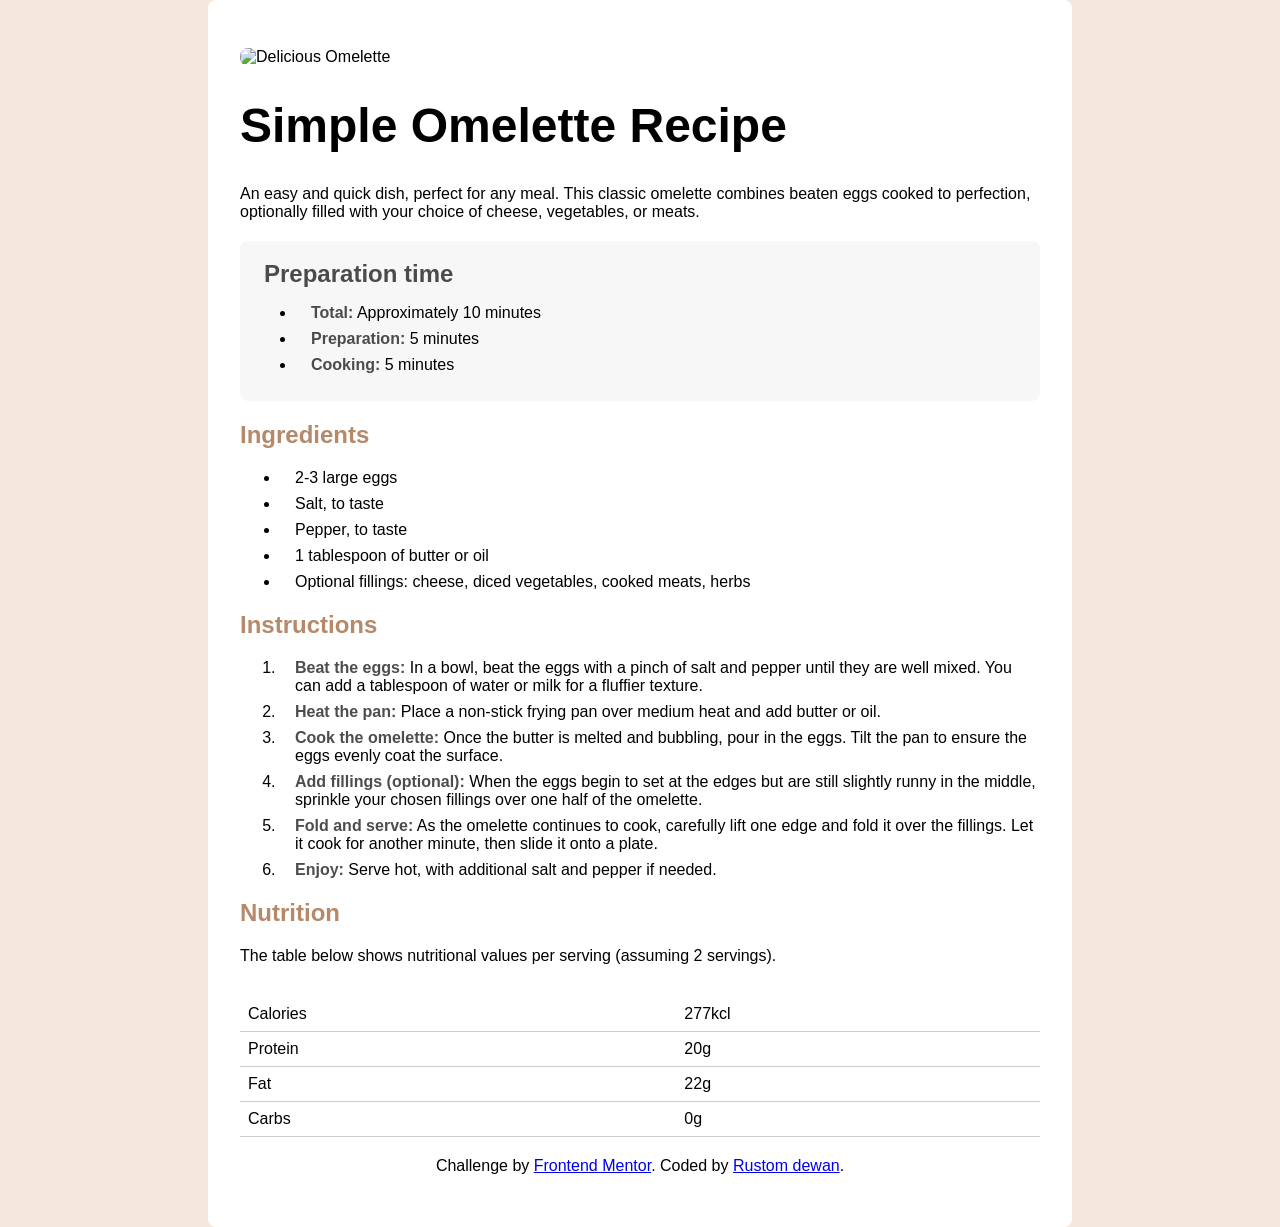
==== firstproject.html @ 5c61f268 "commiting the first project" ====
<!DOCTYPE html>
<html lang="en">
<head>
  <meta charset="UTF-8">
  <meta name="viewport" content="width=device-width, initial-scale=1.0"> <!-- displays site properly based on user's device -->
  <link rel="stylesheet" href="1project.css">
  <title>Frontend Mentor | Recipe page</title>
</head>
<body>
  <div class="container">

    <img src="assets/images/image-omelette.jpeg" alt="Delicious Omelette">
    <h1>Simple Omelette Recipe</h1>
    <p>An easy and quick dish, perfect for any meal. This classic omelette combines beaten eggs 
      cooked to perfection, optionally filled with your choice of cheese, vegetables, or meats.
    </p>
    <div class="box1">
      <h2>Preparation time</h2>
      <ul>
        <li> <span>Total:</span> Approximately 10 minutes</li>
        <li><span>Preparation:</span> 5 minutes</li>
        <li><span>Cooking:</span> 5 minutes</li>
      </ul>
    </div>
    <div class="box2">
      <h2>Ingredients</h2>
      <ul>
        <li>2-3 large eggs</li>
        <li>Salt, to taste</li>
        <li>Pepper, to taste</li>
        <li>1 tablespoon of butter or oil</li>
        <li>Optional fillings: cheese, diced vegetables, cooked meats, herbs</li>
      </ul>
    </div>

    <div class="box3">
      <h2>Instructions</h2>
      <ol>
        <li><span>Beat the eggs:</span> In a bowl, beat the eggs with a pinch of salt and pepper until they are 
          well mixed. You can add a tablespoon of water or milk for a fluffier texture.
        </li>
        <li><span>Heat the pan:</span> Place a non-stick frying pan over medium heat and add butter or oil.</li>
        <li><span>Cook the omelette:</span> Once the butter is melted and bubbling, pour in the eggs. Tilt the
          pan to ensure the eggs evenly coat the surface.
        </li>
        <li><span>Add fillings (optional):</span> When the eggs begin to set at the edges but are still slightly
          runny in the middle, sprinkle your chosen fillings over one half of the omelette.
        </li>
        <li><span>Fold and serve:</span> As the omelette continues to cook, carefully lift one edge and fold it
          over the fillings. Let it cook for another minute, then slide it onto a plate.
        </li>
        <li><span>Enjoy:</span> Serve hot, with additional salt and pepper if needed.</li>
      </ol>

    </div>

    <h2>Nutrition</h2>
    <p>The table below shows nutritional values per serving (assuming 2 servings).</p>
    <table>
      <tr>
        <td>Calories</td>
        <td>277kcl</td>
      </tr>
      <tr>
        <td>Protein</td>
        <td>20g</td>
      </tr>
      <tr>
        <td>Fat</td>
        <td>22g</td>
      </tr>
      <tr>
        <td>Carbs</td>
        <td>0g</td>
      </tr>
    </table>
    <div class="attribution">
      Challenge by <a href="https://www.frontendmentor.io?ref=challenge" target="_blank">Frontend Mentor</a>. 
      Coded by <a href="#">Rustom dewan</a>. 
    </div>
  </div>
</body>
</html>
---- 1project.css ----
body {
    font-family: 'Arial', sans-serif;
    margin: 0;
    padding: 0;
    background-color: #f5e7db;
}

.container {
    max-width: 800px;
    margin: 0 auto;
    padding: 2rem;
    background-color: white;
    border-radius: 8px;
    font-family:Arial, Helvetica, sans-serif
}
h2 {
    color: #b58969;
}

img {
    max-width: 100%;
    height: auto;
    display: block;
    margin: 1rem auto;
    border-radius: 8px;
}
h1{
    color: black;
    font-size: 3rem;
}
.box1{
    background-color: rgba(233, 229, 229, 0.329);
    height: 10rem;
    border-radius: 8px;
    
}
.box1 h2{
padding: 1.2rem 0rem 1rem 1.5rem;
margin-bottom: 0px;
color: rgba(24, 23, 23, 0.767);
}
.box1 li, .box2 li, .box3 li{
    padding-left: 15px;
}
.box1 ul{
    margin-left: 1rem;
    margin-bottom: 1.2rem;
    margin-top: 0rem;

}
span{
    font-weight: bold;
    color: rgba(24, 23, 23, 0.767);;
}

li {
    margin-bottom: 0.5rem;
}

table {
    width: 100%;
    margin-top: 2rem;
    border-collapse: collapse;
}

th, td {
    border-bottom: 1px solid #ccc;
    padding: 0.5rem;
    text-align: left;
}

th {
    background-color: #b58969;
    color: white;
}

@media (max-width: 600px) {
    .container {
        padding: 1rem;
    }

    table {
        font-size: 0.9rem;
    }
}

.attribution{
    margin: 20px auto;
    text-align: center;
}
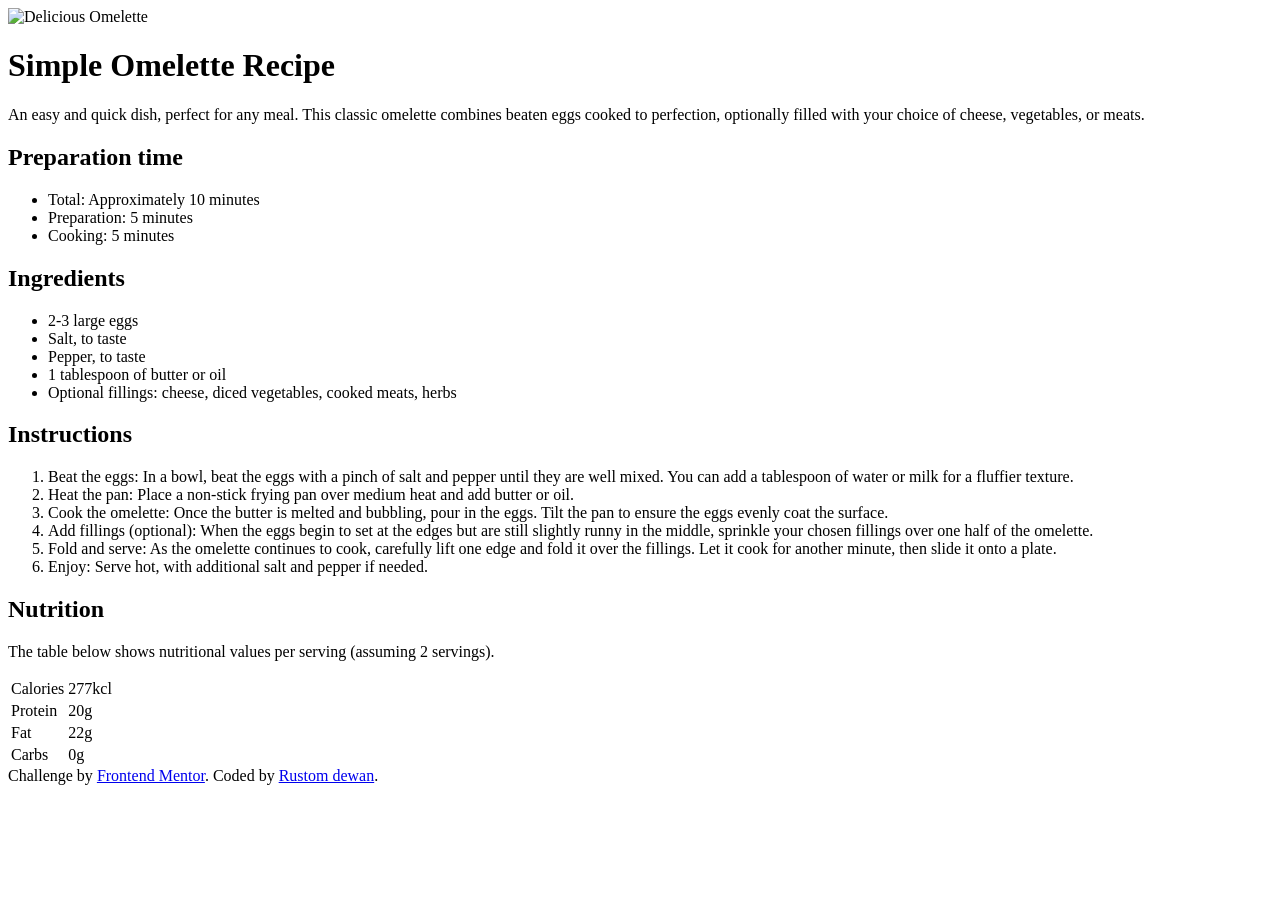
==== commit c01a5935: "Update firstproject.html" ====
--- a/firstproject.html
+++ b/firstproject.html
@@ -3,7 +3,7 @@
 <head>
   <meta charset="UTF-8">
   <meta name="viewport" content="width=device-width, initial-scale=1.0"> <!-- displays site properly based on user's device -->
-  <link rel="stylesheet" href="1project.css">
+  <link rel="stylesheet" href=".project/1project.css">
   <title>Frontend Mentor | Recipe page</title>
 </head>
 <body>
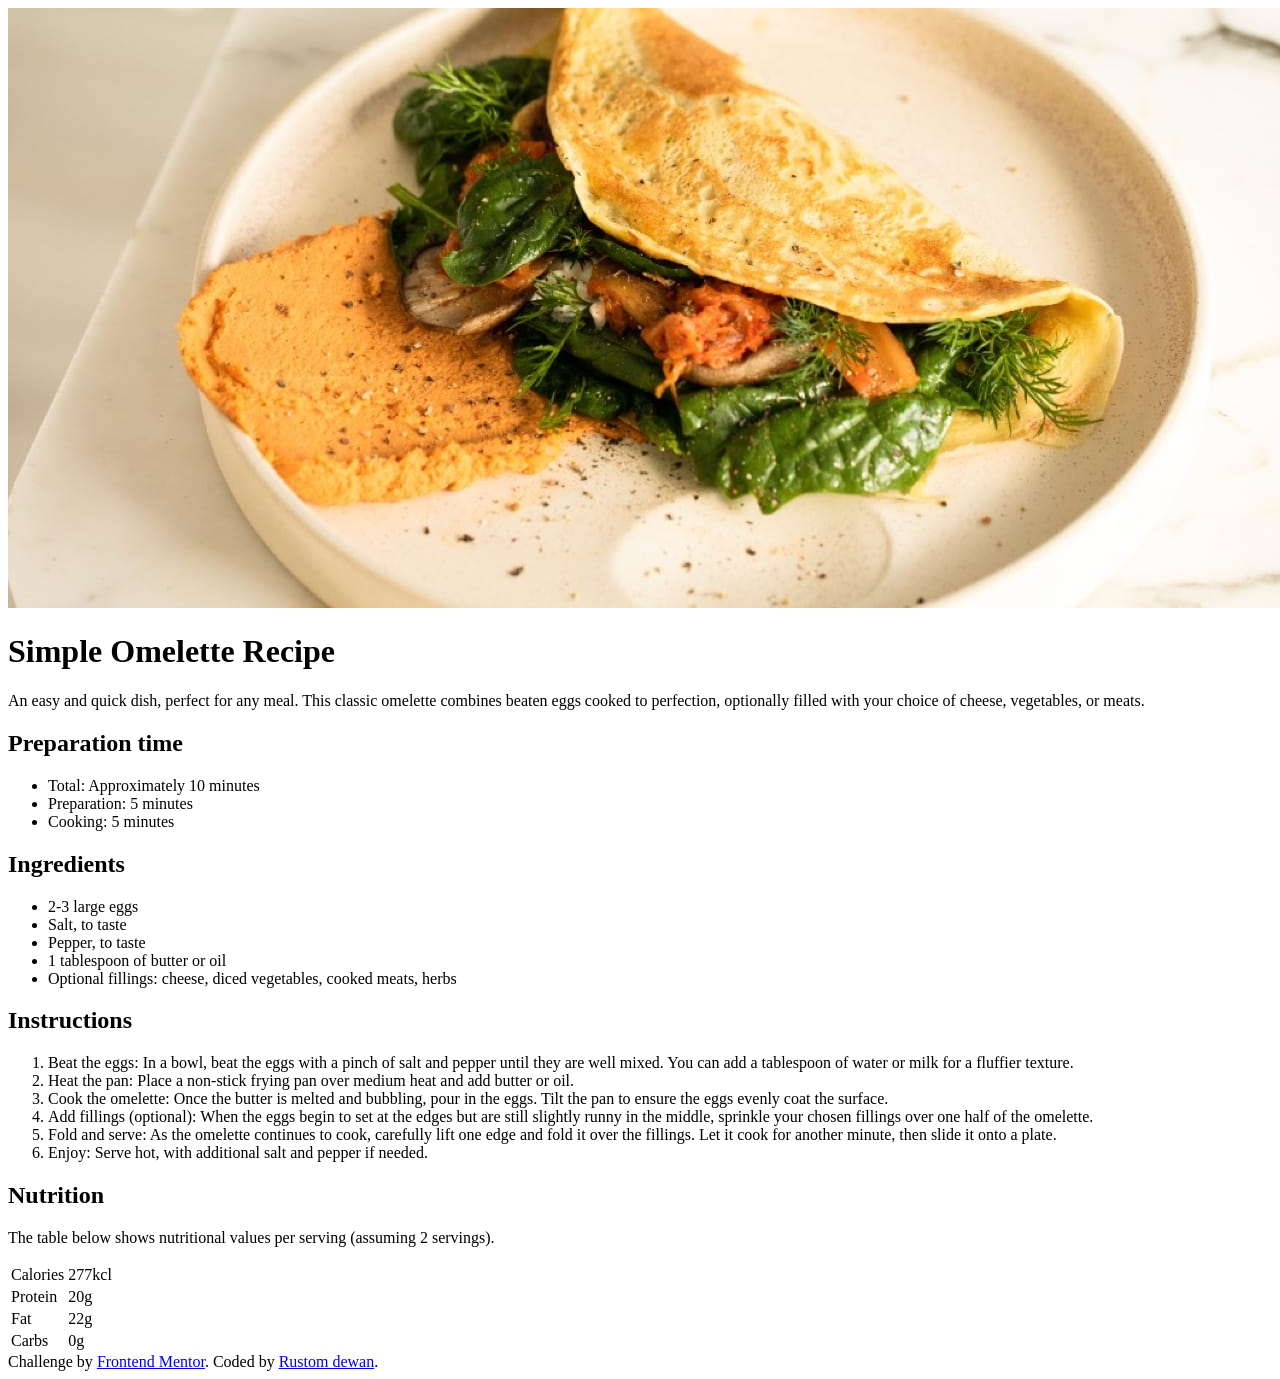
==== commit 9cda56e1: "Update firstproject.html" ====
--- a/firstproject.html
+++ b/firstproject.html
@@ -9,7 +9,7 @@
 <body>
   <div class="container">
 
-    <img src="assets/images/image-omelette.jpeg" alt="Delicious Omelette">
+    <img src="./image-omelette.jpeg" alt="Delicious Omelette">
     <h1>Simple Omelette Recipe</h1>
     <p>An easy and quick dish, perfect for any meal. This classic omelette combines beaten eggs 
       cooked to perfection, optionally filled with your choice of cheese, vegetables, or meats.
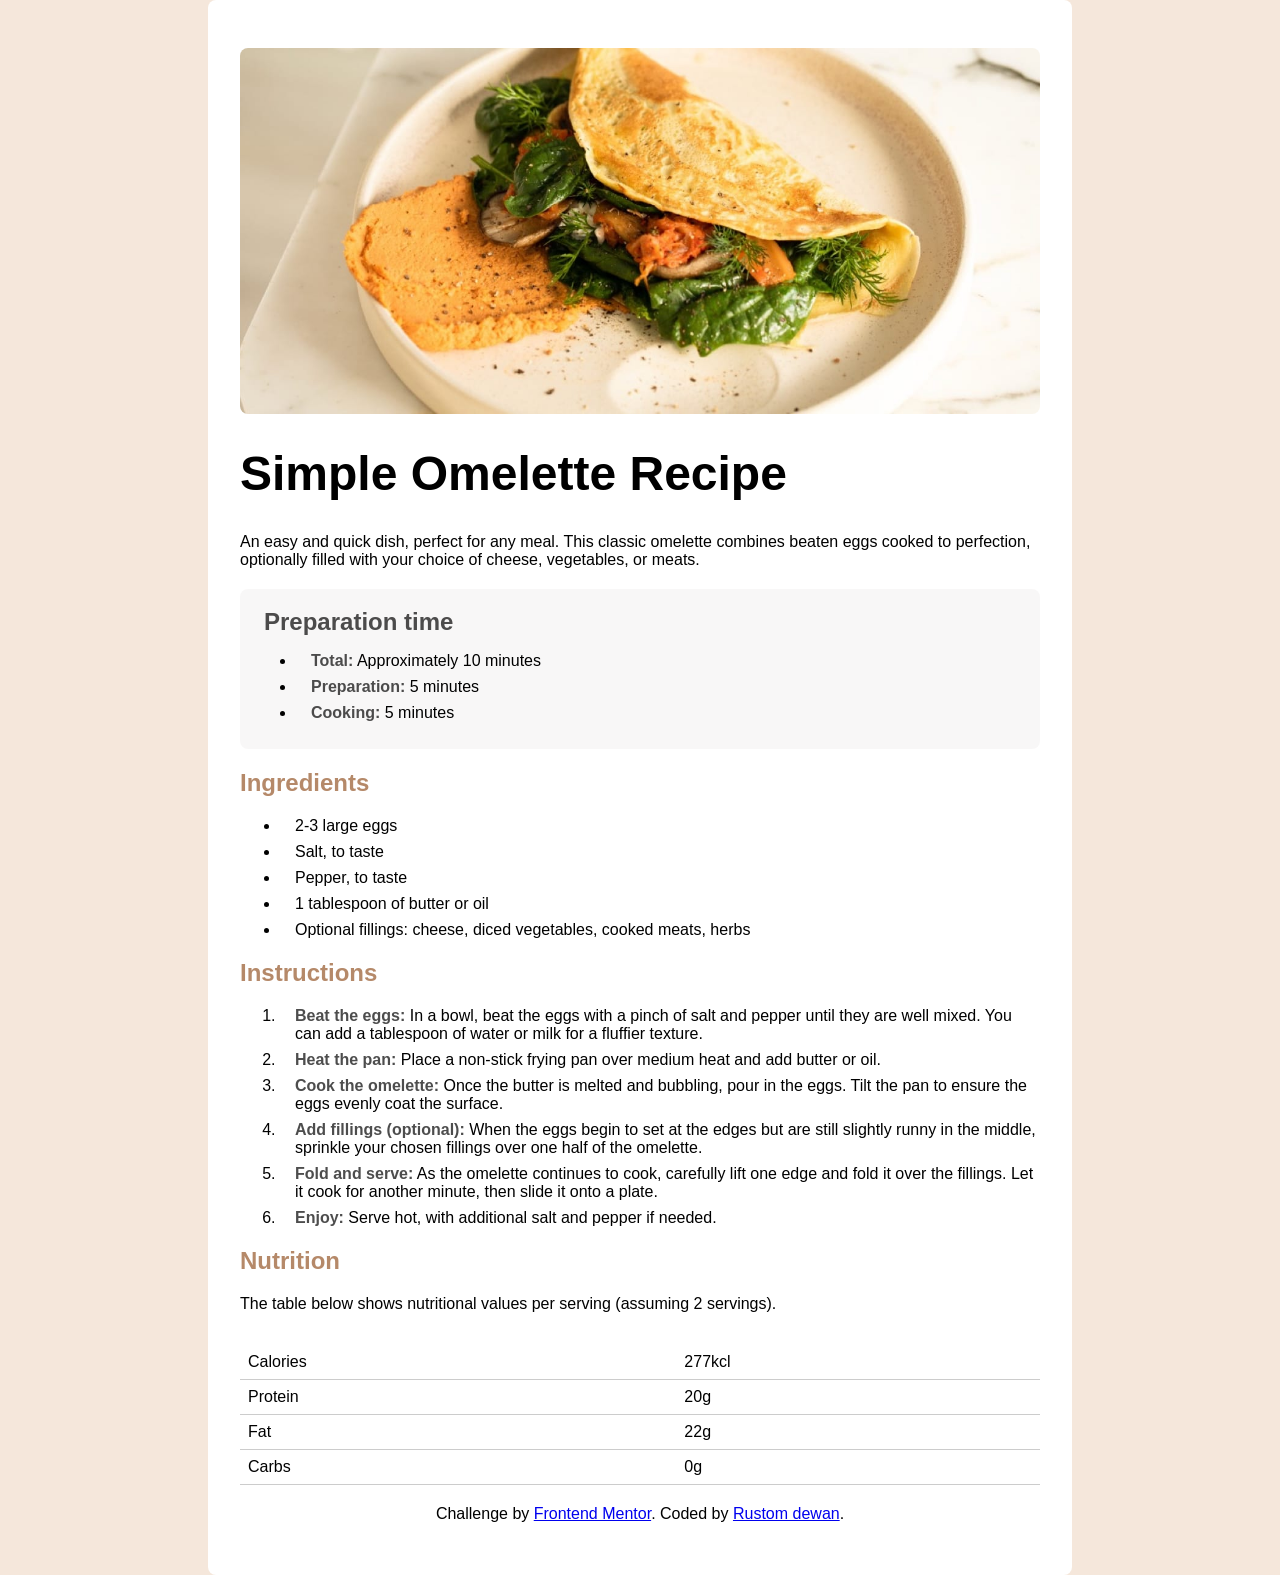
==== commit 916a4034: "Update firstproject.html" ====
--- a/firstproject.html
+++ b/firstproject.html
@@ -3,7 +3,7 @@
 <head>
   <meta charset="UTF-8">
   <meta name="viewport" content="width=device-width, initial-scale=1.0"> <!-- displays site properly based on user's device -->
-  <link rel="stylesheet" href=".project/1project.css">
+  <link rel="stylesheet" href="./1project.css">
   <title>Frontend Mentor | Recipe page</title>
 </head>
 <body>
--- a/1project.css
+++ b/1project.css
@@ -0,0 +1,90 @@
+body {
+    font-family: 'Arial', sans-serif;
+    margin: 0;
+    padding: 0;
+    background-color: #f5e7db;
+}
+
+.container {
+    max-width: 800px;
+    margin: 0 auto;
+    padding: 2rem;
+    background-color: white;
+    border-radius: 8px;
+    font-family:Arial, Helvetica, sans-serif
+}
+h2 {
+    color: #b58969;
+}
+
+img {
+    max-width: 100%;
+    height: auto;
+    display: block;
+    margin: 1rem auto;
+    border-radius: 8px;
+}
+h1{
+    color: black;
+    font-size: 3rem;
+}
+.box1{
+    background-color: rgba(233, 229, 229, 0.329);
+    height: 10rem;
+    border-radius: 8px;
+    
+}
+.box1 h2{
+padding: 1.2rem 0rem 1rem 1.5rem;
+margin-bottom: 0px;
+color: rgba(24, 23, 23, 0.767);
+}
+.box1 li, .box2 li, .box3 li{
+    padding-left: 15px;
+}
+.box1 ul{
+    margin-left: 1rem;
+    margin-bottom: 1.2rem;
+    margin-top: 0rem;
+
+}
+span{
+    font-weight: bold;
+    color: rgba(24, 23, 23, 0.767);;
+}
+
+li {
+    margin-bottom: 0.5rem;
+}
+
+table {
+    width: 100%;
+    margin-top: 2rem;
+    border-collapse: collapse;
+}
+
+th, td {
+    border-bottom: 1px solid #ccc;
+    padding: 0.5rem;
+    text-align: left;
+}
+
+th {
+    background-color: #b58969;
+    color: white;
+}
+
+@media (max-width: 600px) {
+    .container {
+        padding: 1rem;
+    }
+
+    table {
+        font-size: 0.9rem;
+    }
+}
+
+.attribution{
+    margin: 20px auto;
+    text-align: center;
+}
